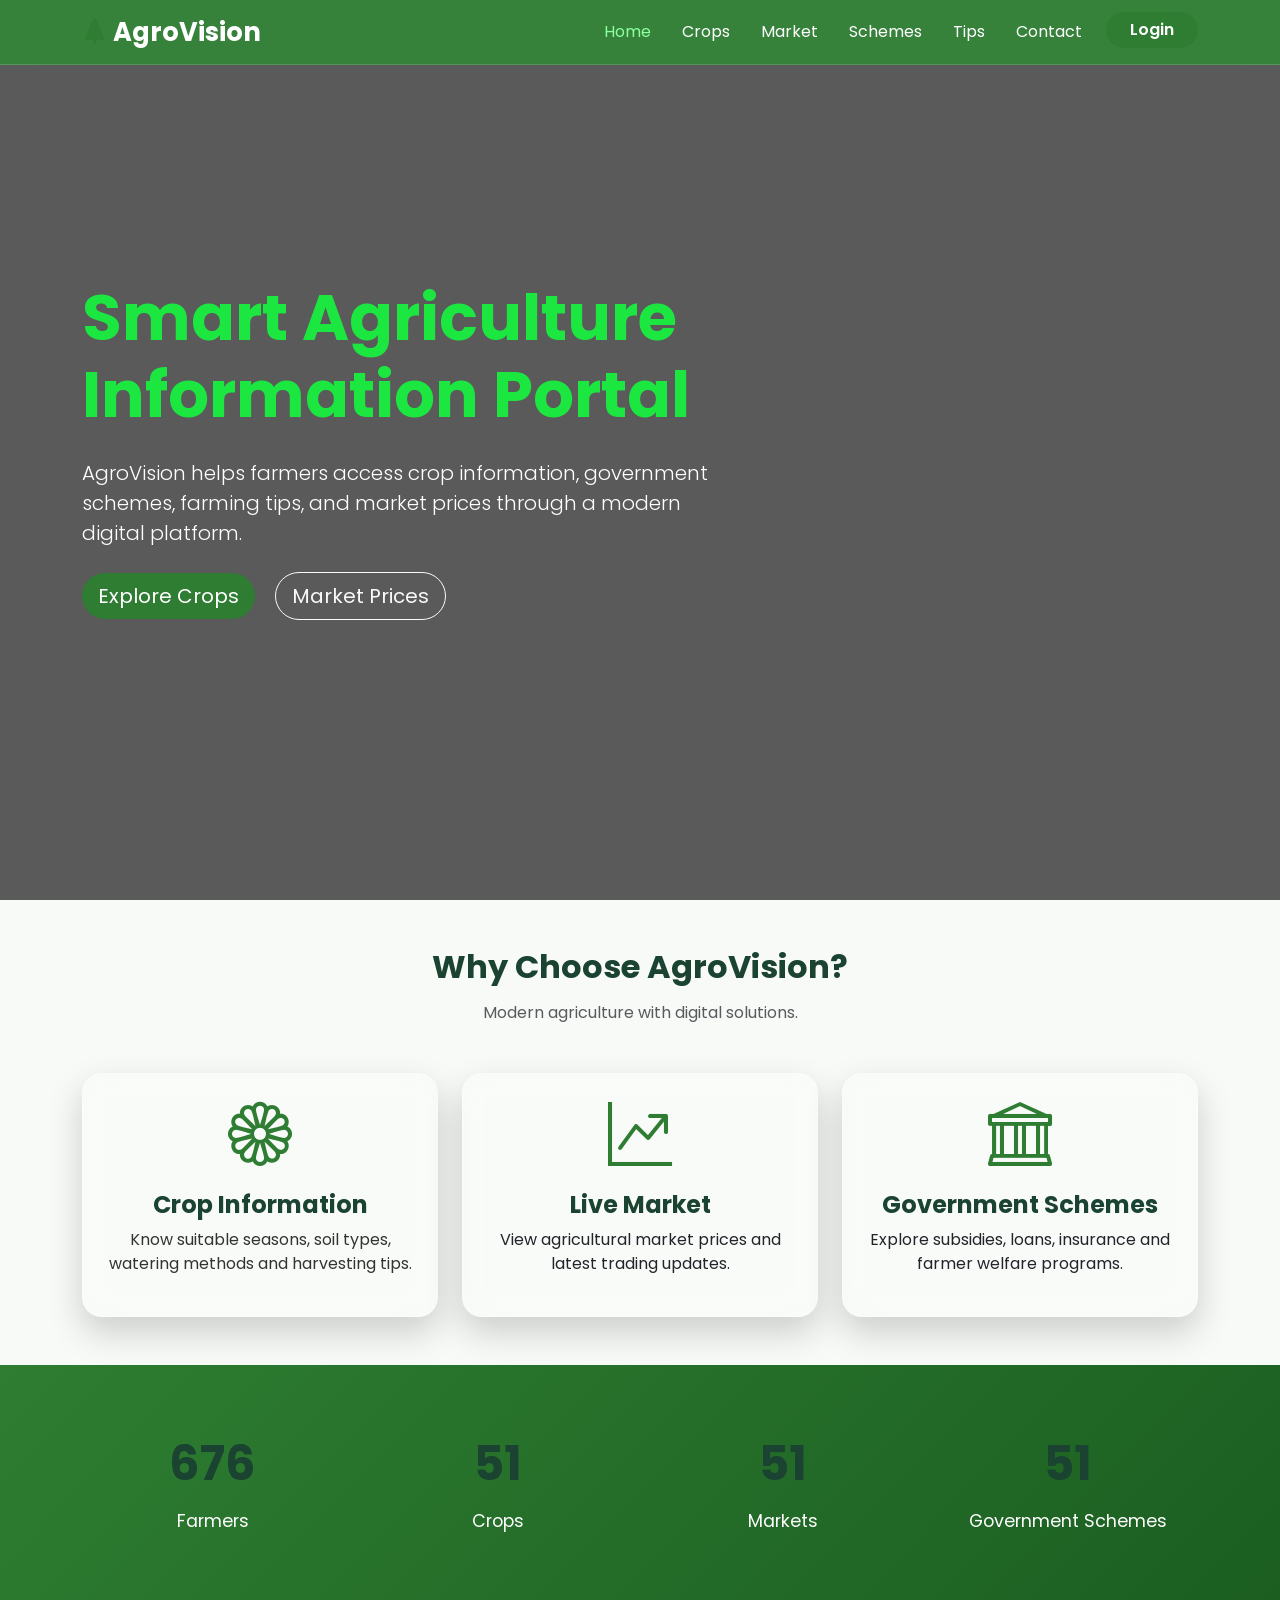
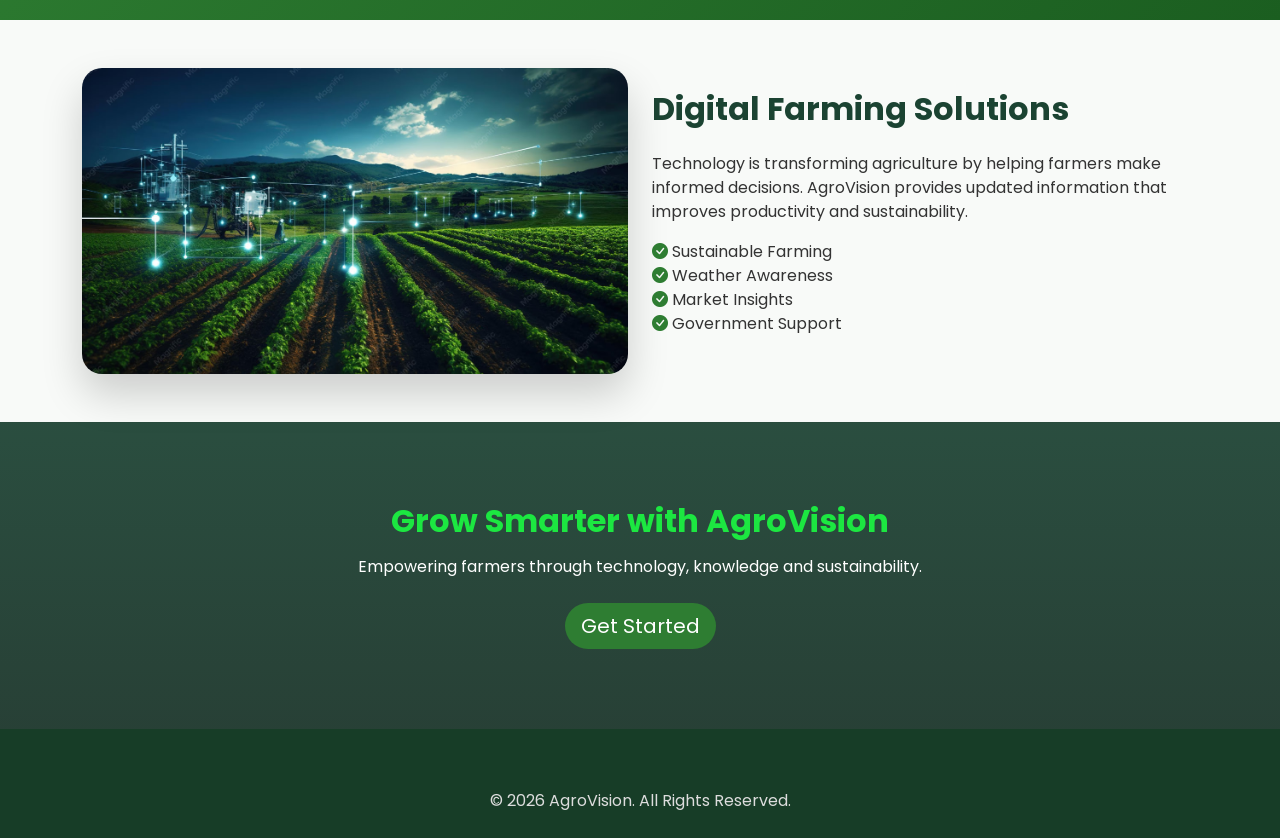
==== index.html @ 13b7a811 "first commit" ====
<!DOCTYPE html>
<html lang="en">

<head>
    <meta charset="UTF-8">
    <meta name="viewport" content="width=device-width, initial-scale=1.0">

    <title>AgroVision | Smart Agriculture Information Portal</title>

    <!-- Bootstrap -->
    <link href="https://cdn.jsdelivr.net/npm/bootstrap@5.3.7/dist/css/bootstrap.min.css" rel="stylesheet">

    <!-- Bootstrap Icons -->
    <link rel="stylesheet" href="https://cdn.jsdelivr.net/npm/bootstrap-icons@1.13.1/font/bootstrap-icons.min.css">

    <!-- Google Font -->
    <link href="https://fonts.googleapis.com/css2?family=Poppins:wght@300;400;500;600;700&display=swap"
        rel="stylesheet">

    <!-- CSS -->
    <link rel="stylesheet" href="styles.css">
</head>

<body>

    <!--================ NAVBAR ================-->

    <nav class="navbar navbar-expand-lg navbar-dark fixed-top glass-nav">

        <div class="container">

            <a class="navbar-brand fw-bold" href="index.html">
                <i class="bi bi-tree-fill text-success"></i>
                AgroVision
            </a>

            <button class="navbar-toggler" data-bs-toggle="collapse" data-bs-target="#menu">
                <span class="navbar-toggler-icon"></span>
            </button>

            <div class="collapse navbar-collapse" id="menu">

                <ul class="navbar-nav ms-auto">

                    <li class="nav-item">
                        <a class="nav-link active" href="index.html">Home</a>
                    </li>

                    <li class="nav-item">
                        <a class="nav-link" href="crops.html">Crops</a>
                    </li>

                    <li class="nav-item">
                        <a class="nav-link" href="market.html">Market</a>
                    </li>

                    <li class="nav-item">
                        <a class="nav-link" href="schemes.html">Schemes</a>
                    </li>

                    <li class="nav-item">
                        <a class="nav-link" href="tips.html">Tips</a>
                    </li>

                    <li class="nav-item">
                        <a class="nav-link" href="contact.html">Contact</a>
                    </li>

                    <li class="nav-item ms-lg-3">
                        <a class="btn btn-success px-4 rounded-pill" href="login.html">
                            Login
                        </a>
                    </li>

                </ul>

            </div>

        </div>

    </nav>

    <!--================ HERO SECTION ================-->

    <header class="hero">

        <div class="overlay"></div>

        <div class="container hero-content">

            <div class="row align-items-center">

                <div class="col-lg-7 " >

                    <h1 class="display-3 fw-bold mb-4" style="color:rgb(28, 231, 65)">
                        Smart Agriculture
                        <span  style="color:rgb(28, 231, 65)">
                            Information Portal
                        </span>
                    </h1>

                    <p class="lead mb-4">

                        AgroVision helps farmers access crop information,
                        government schemes, farming tips,
                        and market prices through a modern digital platform.

                    </p>

                    <a href="crops.html" class="btn btn-success btn-lg rounded-pill me-3">

                        Explore Crops

                    </a>

                    <a href="market.html" class="btn btn-outline-light btn-lg rounded-pill">

                        Market Prices

                    </a>

                </div>

            </div>

        </div>

    </header>

    <!--================ FEATURES ================-->

    <section class="py-5">

        <div class="container">

            <div class="text-center mb-5">

                <h2 class="fw-bold">
                    Why Choose AgroVision?
                </h2>

                <p class="text-muted">
                    Modern agriculture with digital solutions.
                </p>

            </div>

            <div class="row g-4">

                <div class="col-md-4">

                    <div class="glass-card h-100 text-center p-4">

                        <i class="bi bi-flower1 display-3 text-success"></i>
                        <a href="crops.html" class="text-decoration-none text-dark">
                            <h4 class="mt-3">
                                Crop Information
                            </h4>
                        </a>

                        <p>

                            Know suitable seasons, soil types,
                            watering methods and harvesting tips.

                        </p>

                    </div>

                </div>

                <div class="col-md-4">

                    <div class="glass-card h-100 text-center p-4">

                        <i class="bi bi-graph-up-arrow display-3 text-success"></i>
                        <a href="market.html" class="text-decoration-none text-dark">
                        <h4 class="mt-3">

                            Live Market

                        </h4>

                        <p>

                            View agricultural market prices and
                            latest trading updates.

                        </p></a>

                    </div>

                </div>

                <div class="col-md-4">

                    <div class="glass-card h-100 text-center p-4">

                        <i class="bi bi-bank display-3 text-success"></i>
                        <a href="schemes.html" class="text-decoration-none text-dark">
                        <h4 class="mt-3">

                            Government Schemes

                        </h4>

                        <p>

                            Explore subsidies, loans,
                            insurance and farmer welfare programs.

                        </p></a>

                    </div>

                </div>

            </div>

        </div>

    </section>

    <!--================ COUNTERS ================-->

    <section class="counter-section">

        <div class="container">

            <div class="row text-center">

                <div class="col-md-3">

                    <h2 class="counter" data-target="2500">0</h2>

                    <p>Farmers</p>

                </div>

                <div class="col-md-3">

                    <h2 class="counter" data-target="120">0</h2>

                    <p>Crops</p>

                </div>

                <div class="col-md-3">

                    <h2 class="counter" data-target="90">0</h2>

                    <p>Markets</p>

                </div>

                <div class="col-md-3">

                    <h2 class="counter" data-target="60">0</h2>

                    <p>Government Schemes</p>

                </div>

            </div>

        </div>

    </section>

    <!--================ SERVICES ================-->

    <section class="py-5">

        <div class="container">

            <div class="row align-items-center">

                <div class="col-lg-6">

                    <img src="digitalbg.jpg" alt="Digital Farming"
                        class="img-fluid rounded-4 shadow">

                </div>

                <div class="col-lg-6">

                    <h2 class="fw-bold mb-4">

                        Digital Farming Solutions

                    </h2>

                    <p>

                        Technology is transforming agriculture by helping
                        farmers make informed decisions.

                        AgroVision provides updated information
                        that improves productivity and sustainability.

                    </p>

                    <ul class="list-unstyled">

                        <li><i class="bi bi-check-circle-fill text-success"></i> Sustainable Farming</li>

                        <li><i class="bi bi-check-circle-fill text-success"></i> Weather Awareness</li>

                        <li><i class="bi bi-check-circle-fill text-success"></i> Market Insights</li>

                        <li><i class="bi bi-check-circle-fill text-success"></i> Government Support</li>

                    </ul>

                </div>

            </div>

        </div>

    </section>

    <!--================ CALL TO ACTION ================-->

    <section class="cta-section">

        <div class="container text-center" >

            <h2 class="fw-bold" style="color:rgb(28, 231, 65)">

                Grow Smarter with AgroVision

            </h2>

            <p class="mb-4">

                Empowering farmers through technology,
                knowledge and sustainability.

            </p>

            <a href="login.html" class="btn btn-success btn-lg rounded-pill">

                Get Started

            </a>

        </div>

    </section>

    <!--================ FOOTER ================-->

    <footer>

        <div class="container">

            

            

            <p class="text-center mb-0">

                © 2026 AgroVision. All Rights Reserved.

            </p>

        </div>

    </footer>

    <!-- Bootstrap JS -->

    <script src="https://cdn.jsdelivr.net/npm/bootstrap@5.3.7/dist/js/bootstrap.bundle.min.js"></script>

    <!-- JS -->

    <script src="script.js"></script>

</body>

</html>
---- styles.css ----
/*=========================================
            GOOGLE FONT
=========================================*/

@import url('https://fonts.googleapis.com/css2?family=Poppins:wght@300;400;500;600;700;800&display=swap');

/*=========================================
            ROOT VARIABLES
=========================================*/

:root{

    --primary:#2e7d32;
    --secondary:#43a047;
    --light:#f5fff4;
    --dark:#1b4332;
    --white:#ffffff;
    --glass:rgba(255,255,255,.15);
    --glassBorder:rgba(255,255,255,.25);
    --shadow:0 15px 35px rgba(0,0,0,.18);
    --transition:.4s ease;

}

/*=========================================
            GLOBAL
=========================================*/

*{
    margin:0;
    padding:0;
    box-sizing:border-box;
}

html{
    scroll-behavior:smooth;
}

body{
    background:green;
    font-family:'Poppins',sans-serif;
    background:#f8faf8;
    color:#333;
    overflow-x:hidden;

}

section{

    padding:80px 0;

}

img{

    width:100%;
    display:block;

}

a{

    text-decoration:none;

}

ul{

    padding-left:20px;

}

/*=========================================
            NAVBAR
=========================================*/

.glass-nav{

    background:rgba(12, 180, 24, 0.45);
    backdrop-filter:blur(15px);
    -webkit-backdrop-filter:blur(15px);
    border-bottom:1px solid rgba(255,255,255,.15);
    transition:.4s;

}

.navbar-brand{

    font-size:1.6rem;
    font-weight:700;

}

.nav-link{

    color:#fff !important;
    margin-left:15px;
    transition:.3s;

}

.nav-link:hover,
.nav-link.active{

    color:#8dff9d !important;

}

.navbar .btn{

    font-weight:600;

}

/*=========================================
            HERO SECTION
=========================================*/

.hero{

    position:relative;
    min-height:100vh;

    background:
    linear-gradient(rgba(0,0,0,.55),
    rgba(0,0,0,.55)),

    url("https://images.unsplash.com/photo-1500937386664-56d1dfef3854?auto=format&fit=crop&w=1600&q=80");

    background-size:cover;
    background-position:center;
    background-attachment:fixed;

    display:flex;
    align-items:center;

}

.overlay{

    position:absolute;
    inset:0;
    background:rgba(0,0,0,.20);

}

.hero-content{

    position:relative;
    z-index:10;
    color:white;

}

.hero h1{

    line-height:1.2;

}

.hero p{

    max-width:650px;

}

/*=========================================
            BUTTONS
=========================================*/

.btn-success{

    background:var(--primary);
    border:none;

}

.btn-success:hover{

    background:var(--secondary);
    transform:translateY(-3px);

}

.btn{

    transition:var(--transition);

}

/*=========================================
            GLASS CARD
=========================================*/

.glass-card{

    background:rgba(255,255,255,.22);

    backdrop-filter:blur(15px);

    -webkit-backdrop-filter:blur(15px);

    border:1px solid rgba(255,255,255,.25);

    border-radius:20px;

    box-shadow:var(--shadow);

    transition:.35s;

}

.glass-card:hover{

    transform:translateY(-10px);

}

/*=========================================
            PAGE HEADER
=========================================*/

.page-header{

    position:relative;

    height:55vh;

    display:flex;

    align-items:center;

    justify-content:center;

    text-align:center;

    color:#fff;

    background-size:cover;

    background-position:center;

    background-attachment:fixed;

}

.page-content{

    position:relative;

    z-index:5;

}

/*=========================================
            PAGE BACKGROUNDS
=========================================*/

.crop-bg{

background:

linear-gradient(rgba(0,0,0,.55),
rgba(0,0,0,.45)),

url("https://images.unsplash.com/photo-1464226184884-fa280b87c399?auto=format&fit=crop&w=1600&q=80");

background-size:cover;
background-position:center;

}

.market-bg{

background:

linear-gradient(rgba(0,0,0,.55),
rgba(0,0,0,.45)),

url("https://images.unsplash.com/photo-1501004318641-b39e6451bec6?auto=format&fit=crop&w=1600&q=80");

background-size:cover;
background-position:center;

}

.schemes-bg{

background:

linear-gradient(rgba(0,0,0,.55),
rgba(0,0,0,.45)),

url("https://images.unsplash.com/photo-1500937386664-56d1dfef3854?auto=format&fit=crop&w=1600&q=80");

background-size:cover;
background-position:center;

}

.tips-bg{

background:

linear-gradient(rgba(0,0,0,.55),
rgba(0,0,0,.45)),

url("https://images.unsplash.com/photo-1472396961693-142e6e269027?auto=format&fit=crop&w=1600&q=80");

background-size:cover;
background-position:center;

}

.contact-bg{

background:

linear-gradient(rgba(0,0,0,.55),
rgba(0,0,0,.45)),

url("https://images.unsplash.com/photo-1492496913980-501348b61469?auto=format&fit=crop&w=1600&q=80");

background-size:cover;
background-position:center;

}

/*=========================================
            COUNTER SECTION
=========================================*/

.counter-section{

    background:linear-gradient(135deg,#2e7d32,#1b5e20);

    color:#fff;

    padding:70px 0;

}

.counter{

    font-size:3rem;

    font-weight:700;

}

.counter-section p{

    font-size:1.1rem;

}

/*=========================================
            CTA SECTION
=========================================*/

.cta-section{

    background:

    linear-gradient(rgba(6, 48, 31, 0.85),
    rgba(3, 32, 20, 0.85)),

    url("");

    background-size:cover;

    background-position:center;

    color:white;

    text-align:center;

}
/*=========================================
            SECTION TITLES
=========================================*/

h1,
h2,
h3,
h4,
h5,
h6{
    font-weight:700;
    color:var(--dark);
}

section h2{
    margin-bottom:15px;
}

.text-muted{
    font-size:1rem;
}

/*=========================================
            CROP CARDS
=========================================*/

.crop-card{
    overflow:hidden;
    border-radius:20px;
}

.crop-card img{
    height:240px;
    object-fit:cover;
    transition:.5s;
}

.crop-card:hover img{
    transform:scale(1.08);
}

.crop-card .card-body{
    padding:25px;
}

.crop-card h4{
    color:var(--primary);
    margin-bottom:15px;
}

.crop-card ul{
    margin-top:15px;
    padding-left:18px;
}

.crop-card li{
    margin-bottom:8px;
}

/*=========================================
            TABLE
=========================================*/

.table{
    margin-bottom:0;
}

.table th{
    font-weight:600;
}

.table td{
    vertical-align:middle;
}

.table-hover tbody tr:hover{
    background:#eef8ee;
    transition:.3s;
}

/*=========================================
            SEARCH BAR
=========================================*/

#marketSearch{

    height:55px;

    border-radius:12px;

    border:1px solid #d8d8d8;

    box-shadow:none;

}

#marketSearch:focus{

    border-color:var(--secondary);

    box-shadow:0 0 0 .25rem rgba(46,125,50,.15);

}

/*=========================================
            FORMS
=========================================*/

.form-control{

    border-radius:12px;

    padding:12px 15px;

    border:1px solid #d8d8d8;

    box-shadow:none;

}

.form-control:focus{

    border-color:var(--secondary);

    box-shadow:0 0 0 .25rem rgba(46,125,50,.18);

}

textarea.form-control{

    resize:none;

}

.form-label{

    font-weight:600;

}

/*=========================================
            CONTACT PAGE
=========================================*/

#contactForm button{

    transition:.4s;

}

#contactForm button:hover{

    transform:translateY(-4px);

}

.accordion-item{

    border:none;

    border-radius:15px;

    overflow:hidden;

    margin-bottom:15px;

    box-shadow:0 8px 20px rgba(0,0,0,.08);

}

.accordion-button{

    font-weight:600;

}

.accordion-button:not(.collapsed){

    background:#edf8ed;

    color:var(--primary);

}

iframe{

    border-radius:20px;

}

/*=========================================
            LOGIN PAGE
=========================================*/

.login-page{

    min-height:100vh;

    background:

    linear-gradient(rgba(0,0,0,.45),
    rgba(0,0,0,.45)),

    url("https://images.unsplash.com/photo-1500937386664-56d1dfef3854?auto=format&fit=crop&w=1600&q=80");

    background-size:cover;

    background-position:center;

    background-attachment:fixed;

}

.login-section{

    padding-top:100px;

    padding-bottom:60px;

}

.login-card{

    border-radius:25px;

    animation:fadeUp 1s ease;

}

.login-card h2{

    color:var(--primary);

}

.login-card .form-control{

    height:52px;

}

.login-card a{

    color:var(--primary);

}

.login-card a:hover{

    color:var(--secondary);

}

/*=========================================
            ICONS
=========================================*/

.display-3,
.display-4{

    color:var(--primary);

}

.bi-facebook:hover{

    color:#1877f2;

}

.bi-instagram:hover{

    color:#e1306c;

}

.bi-twitter-x:hover{

    color:#000;

}

.bi-linkedin:hover{

    color:#0a66c2;

}

/*=========================================
            LIST GROUP
=========================================*/

.list-group-item{

    border:none;

    padding:15px;

    font-weight:500;

}

/*=========================================
            FOOTER
=========================================*/

footer{

    background:#173d27;

    color:#fff;

    padding:60px 0 25px;

}

footer h4{

    color:#fff;

}

footer p{

    color:#ddd;

}

footer hr{

    border-color:rgba(255,255,255,.2);

}

footer a{

    color:#fff;

    font-size:22px;

    margin-left:15px;

    transition:.3s;

}

footer a:hover{

    color:#7dff9f;

}

/*=========================================
            UTILITIES
=========================================*/

.rounded-4{

    border-radius:20px !important;

}

.shadow{

    box-shadow:0 20px 40px rgba(0,0,0,.18)!important;

}

.bg-light{

    background:#f8fcf8 !important;

}

.text-success{

    color:var(--primary)!important;
}
/*=========================================
            ANIMATIONS
=========================================*/

@keyframes fadeUp{

    from{

        opacity:0;
        transform:translateY(50px);

    }

    to{

        opacity:1;
        transform:translateY(0);

    }

}

@keyframes zoomIn{

    from{

        opacity:0;
        transform:scale(.9);

    }

    to{

        opacity:1;
        transform:scale(1);

    }

}

@keyframes float{

    0%{
        transform:translateY(0);
    }

    50%{
        transform:translateY(-10px);
    }

    100%{
        transform:translateY(0);
    }

}

/*=========================================
            SCROLL ANIMATION
=========================================*/

.reveal{

    opacity:0;

    transform:translateY(60px);

    transition:all .8s ease;

}

.reveal.active{

    opacity:1;

    transform:translateY(0);

}

/*=========================================
            IMAGE EFFECTS
=========================================*/

img{

    transition:.4s;

}

img:hover{

    transform:scale(1.02);

}

/*=========================================
            BUTTON EFFECT
=========================================*/

.btn{

    transition:.3s;

}

.btn:hover{

    transform:translateY(-4px);

}

/*=========================================
            GLASS CARD EFFECT
=========================================*/

.glass-card{

    animation:fadeUp .8s ease;

}

.glass-card:hover{

    box-shadow:0 25px 45px rgba(0,0,0,.18);

}

/*=========================================
            NAVBAR SCROLL
=========================================*/

.navbar.scrolled{

    background:#173d27 !important;

    box-shadow:0 10px 30px rgba(0,0,0,.18);

}

/*=========================================
            SOCIAL ICONS
=========================================*/

footer i{

    transition:.3s;

}

footer i:hover{

    transform:translateY(-5px);

}

/*=========================================
            HERO TEXT
=========================================*/

.hero h1{

    animation:fadeUp 1s ease;

}

.hero p{

    animation:fadeUp 1.3s ease;

}

.hero .btn{

    animation:fadeUp 1.6s ease;

}

/*=========================================
            COUNTER
=========================================*/

.counter{

    animation:zoomIn .8s ease;

}

/*=========================================
            LOGIN ICON
=========================================*/

.login-card .bi-person-circle{

    animation:float 3s infinite;

}

/*=========================================
            TABLE
=========================================*/

.table tbody tr{

    transition:.3s;

}

.table tbody tr:hover{

    transform:scale(1.01);

}

/*=========================================
            RESPONSIVE
=========================================*/

@media(max-width:992px){

.hero{

min-height:85vh;
text-align:center;

}

.hero h1{

font-size:2.8rem;

}

.page-header{

height:45vh;

}

}

@media(max-width:768px){

section{

padding:60px 0;

}

.hero{

padding-top:90px;

}

.hero h1{

font-size:2.2rem;

}

.hero p{

font-size:1rem;

}

.page-header{

height:40vh;

}

.counter{

font-size:2.2rem;

}

footer{

text-align:center;

}

footer .text-md-end{

text-align:center!important;

margin-top:20px;

}

.login-card{

padding:35px!important;

}

}

@media(max-width:576px){

.navbar-brand{

font-size:1.3rem;

}

.hero h1{

font-size:1.9rem;

}

.display-4{

font-size:2rem;

}

.glass-card{

padding:20px!important;

}

.btn-lg{

font-size:1rem;

padding:12px 25px;

}

.table{

font-size:.9rem;

}

}

/*=========================================
            CUSTOM SCROLLBAR
=========================================*/

::-webkit-scrollbar{

width:10px;

}

::-webkit-scrollbar-track{

background:#edf5ed;

}

::-webkit-scrollbar-thumb{

background:#2e7d32;

border-radius:20px;

}

::-webkit-scrollbar-thumb:hover{

background:#1b5e20;

}

/*=========================================
            SELECTION
=========================================*/

::selection{

background:#2e7d32;

color:#fff;

}
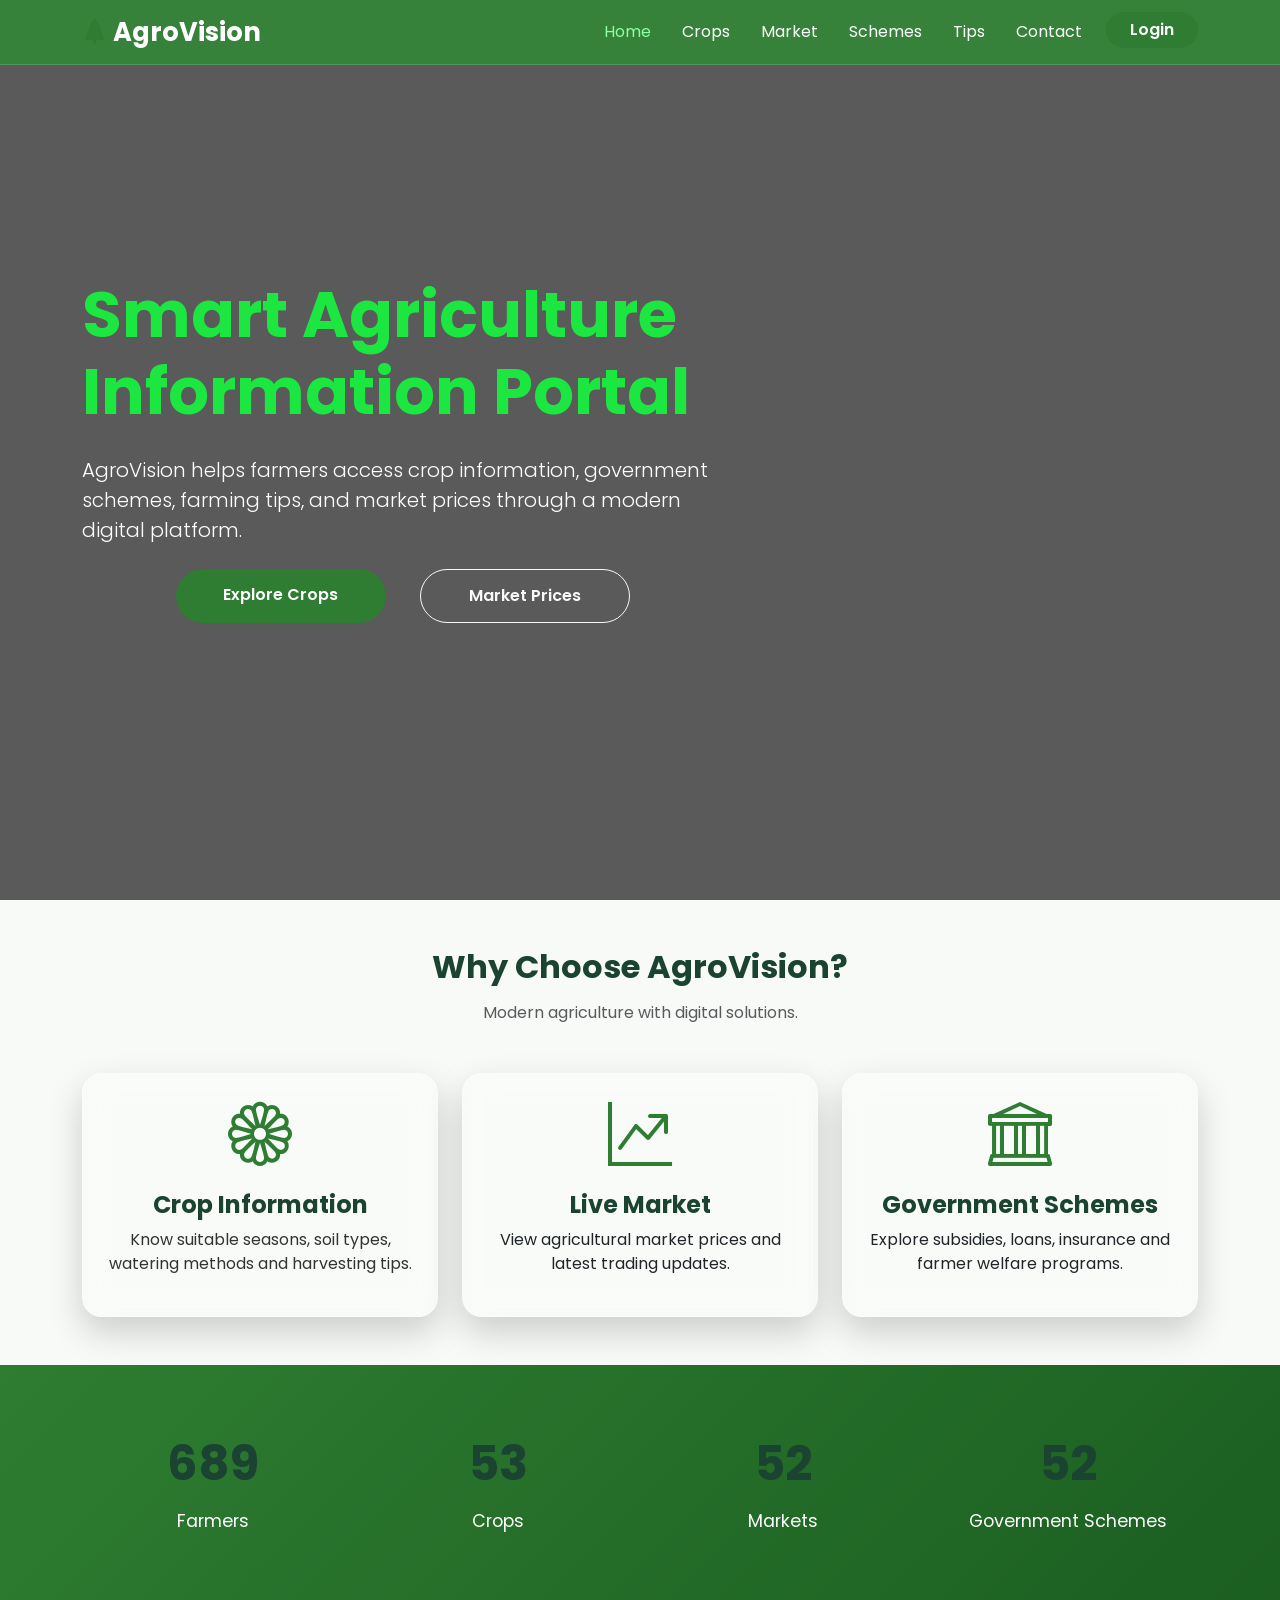
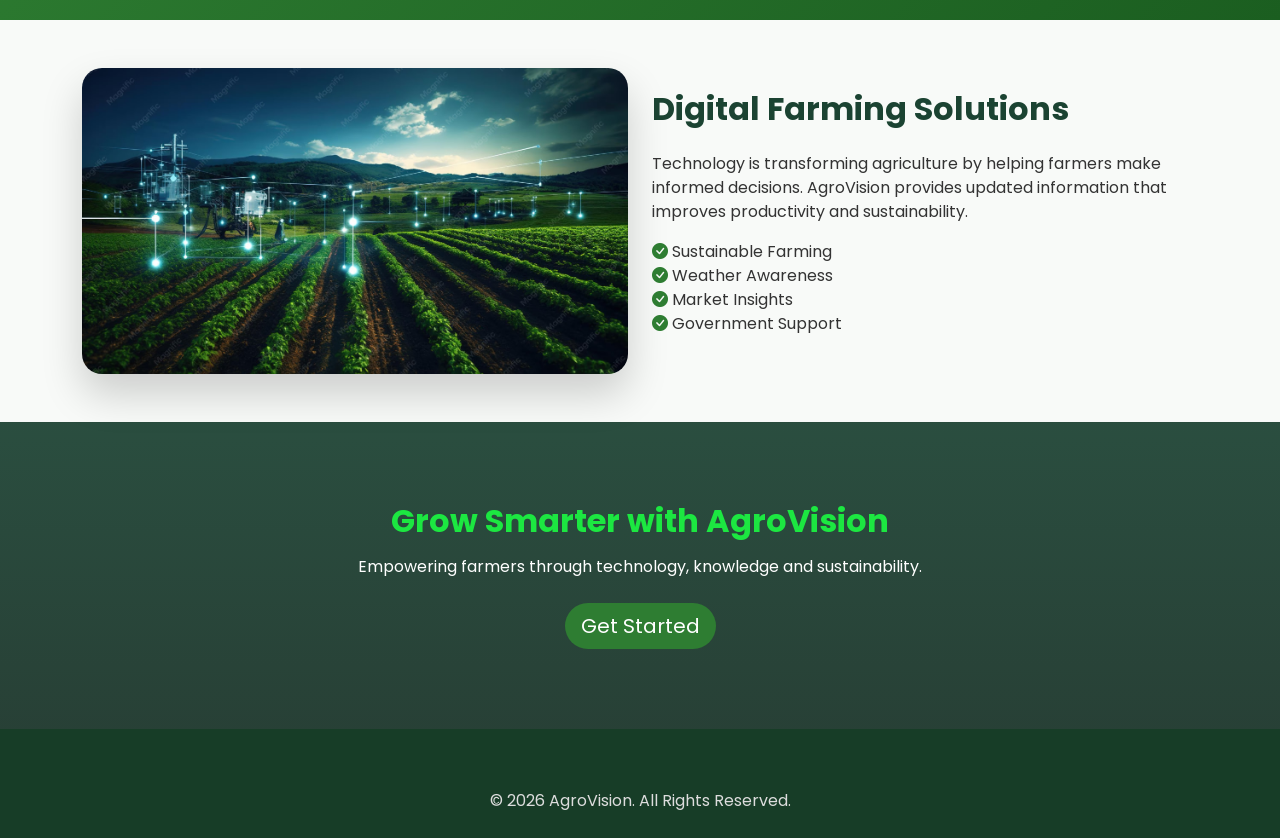
==== commit ac42b09f: "second commit" ====
--- a/index.html
+++ b/index.html
@@ -106,7 +106,7 @@
                         and market prices through a modern digital platform.
 
                     </p>
-
+                    <div class="hero-buttons mt-4">
                     <a href="crops.html" class="btn btn-success btn-lg rounded-pill me-3">
 
                         Explore Crops
@@ -118,7 +118,7 @@
                         Market Prices
 
                     </a>
-
+                    </div>
                 </div>
 
             </div>
--- a/styles.css
+++ b/styles.css
@@ -1,12 +1,8 @@
-/*=========================================
-            GOOGLE FONT
-=========================================*/
+
 
 @import url('https://fonts.googleapis.com/css2?family=Poppins:wght@300;400;500;600;700;800&display=swap');
 
-/*=========================================
-            ROOT VARIABLES
-=========================================*/
+
 
 :root{
 
@@ -22,9 +18,7 @@
 
 }
 
-/*=========================================
-            GLOBAL
-=========================================*/
+
 
 *{
     margin:0;
@@ -70,9 +64,9 @@
 
 }
 
-/*=========================================
-            NAVBAR
-=========================================*/
+
+  /*navbar */         
+
 
 .glass-nav{
 
@@ -112,9 +106,48 @@
 
 }
 
-/*=========================================
-            HERO SECTION
-=========================================*/
+         
+
+
+.glass-nav{
+
+    background:rgba(12, 180, 24, 0.45);
+    backdrop-filter:blur(15px);
+    -webkit-backdrop-filter:blur(15px);
+    border-bottom:1px solid rgba(255,255,255,.15);
+    transition:.4s;
+
+}
+
+.navbar-brand{
+
+    font-size:1.6rem;
+    font-weight:700;
+
+}
+
+.nav-link{
+
+    color:#fff !important;
+    margin-left:15px;
+    transition:.3s;
+
+}
+
+.nav-link:hover,
+.nav-link.active{
+
+    color:#8dff9d !important;
+
+}
+
+.navbar .btn{
+
+    font-weight:600;
+
+}
+
+/*HERO SECTION*/
 
 .hero{
 
@@ -186,6 +219,20 @@
 
     transition:var(--transition);
 
+}
+.hero-buttons{
+    display:flex;
+    gap:18px;
+    flex-wrap:wrap;
+    justify-content:center;
+}
+
+.hero-buttons .btn{
+    min-width:210px;
+    padding:14px 30px;
+    border-radius:50px;
+    font-size:1rem;
+    font-weight:600;
 }
 
 /*=========================================
@@ -1135,4 +1182,20 @@
 
 color:#fff;
 
+}
+@media (max-width:768px){
+
+    .hero-buttons{
+        flex-direction:column;
+        align-items:center;
+        gap:16px;
+        margin-top:30px;
+    }
+
+    .hero-buttons .btn{
+        width:180px;          /* Smaller width */
+        padding:10px 18px;    /* Smaller height */
+        font-size:0.9rem;
+    }
+
 }
